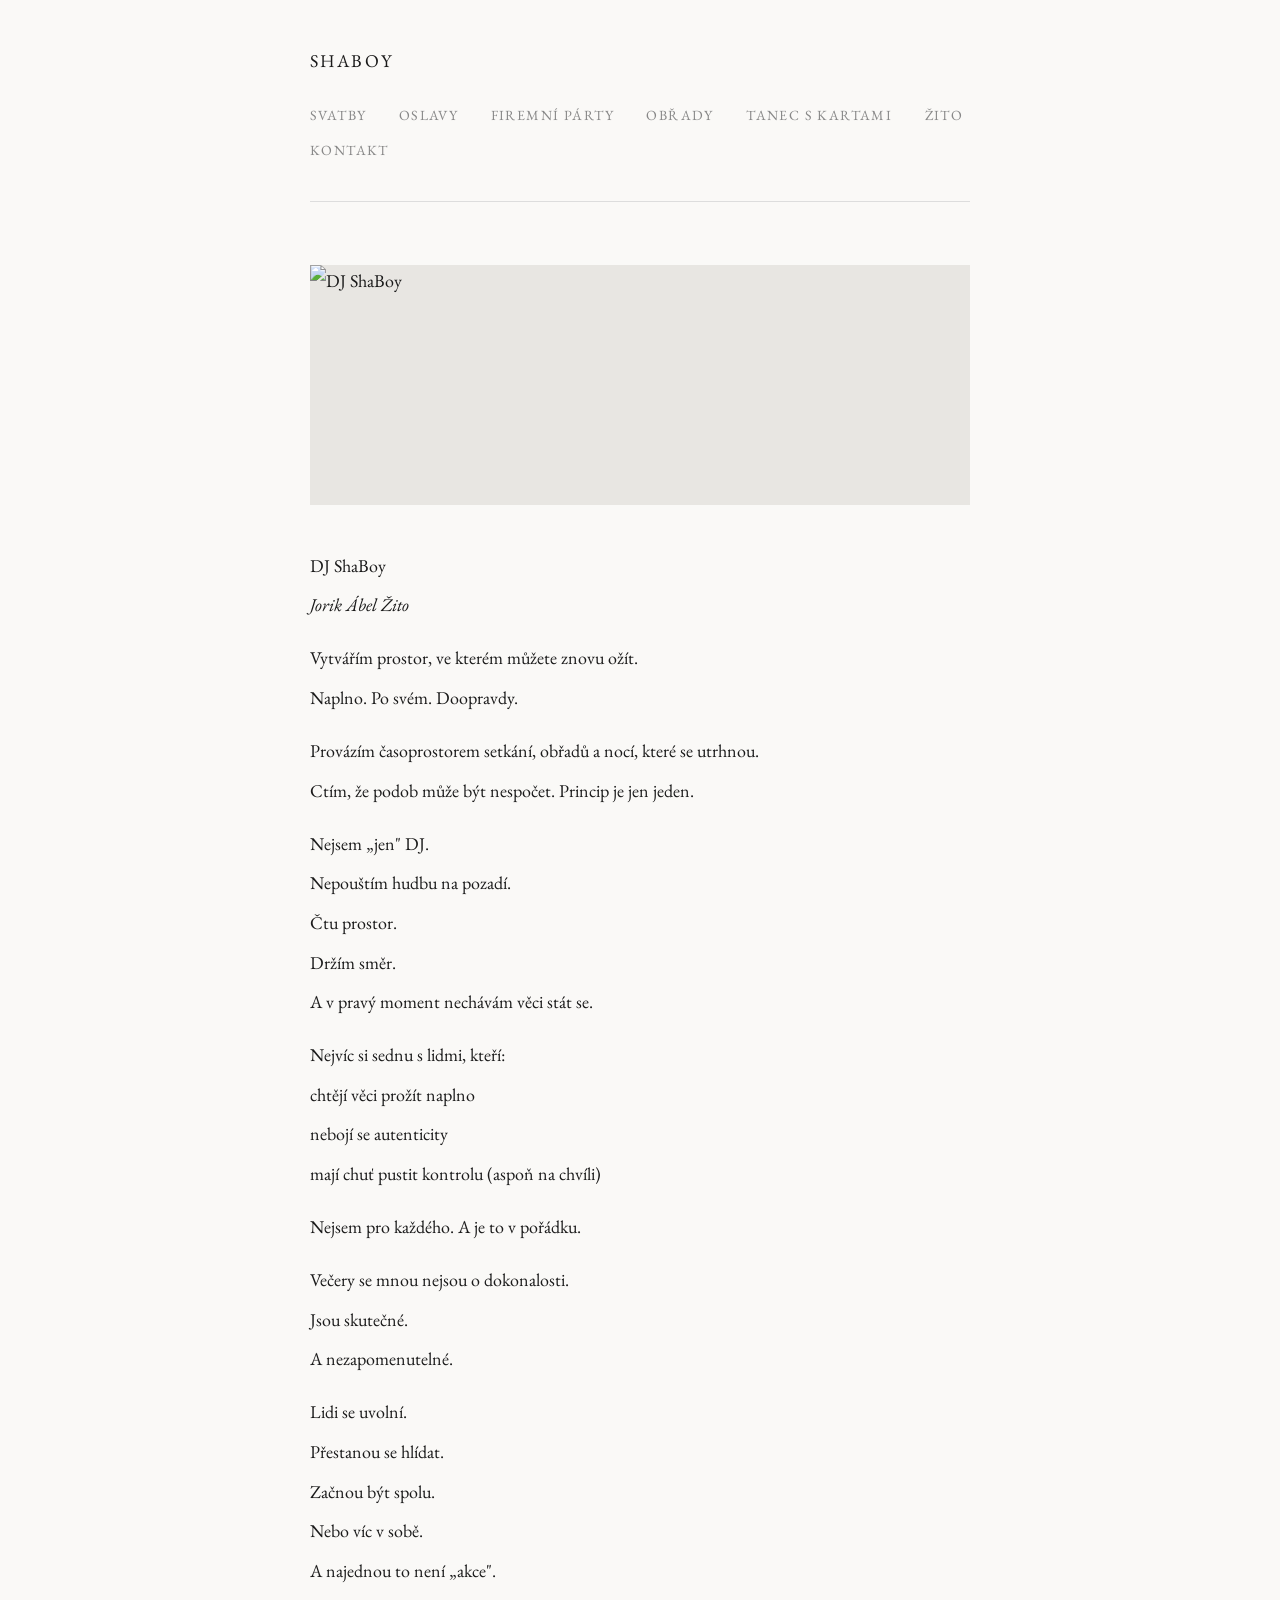
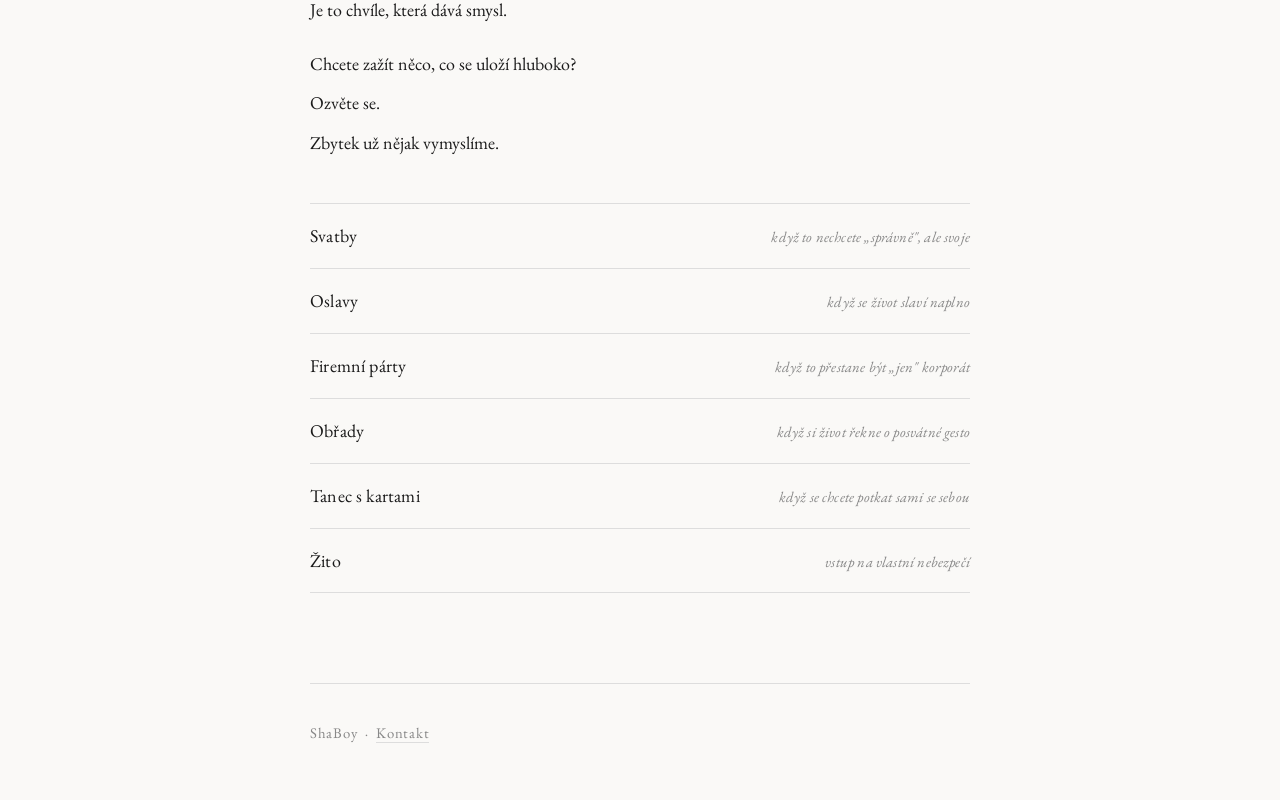
==== index.html @ 60a32ed9 "Add full website: all pages, CSS, images folder" ====
<!DOCTYPE html>
<html lang="cs">
<head>
  <meta charset="UTF-8">
  <meta name="viewport" content="width=device-width, initial-scale=1.0">
  <title>ShaBoy</title>
  <link rel="preconnect" href="https://fonts.googleapis.com">
  <link rel="preconnect" href="https://fonts.gstatic.com" crossorigin>
  <link href="https://fonts.googleapis.com/css2?family=EB+Garamond:ital,wght@0,400;0,500;1,400&display=swap" rel="stylesheet">
  <link rel="stylesheet" href="css/style.css">
</head>
<body>
  <div class="container">

    <nav>
      <a href="index.html" class="nav-logo">ShaBoy</a>
      <ul class="nav-links">
        <li><a href="svatby.html">Svatby</a></li>
        <li><a href="oslavy.html">Oslavy</a></li>
        <li><a href="firemni-party.html">Firemní párty</a></li>
        <li><a href="obrady.html">Obřady</a></li>
        <li><a href="tanec-s-kartami.html">Tanec&nbsp;s&nbsp;kartami</a></li>
        <li><a href="zito.html">Žito</a></li>
        <li><a href="kontakt.html">Kontakt</a></li>
      </ul>
    </nav>

    <main>

      <div class="photo">
        <img src="images/uvod.jpg" alt="DJ ShaBoy">
      </div>

      <div class="poem">
        <p>DJ ShaBoy</p>
        <p><em>Jorik Ábel Žito</em></p>

        <p class="gap">Vytvářím prostor, ve kterém můžete znovu ožít.</p>
        <p>Naplno. Po svém. Doopravdy.</p>

        <p class="gap">Provázím časoprostorem setkání, obřadů a nocí, které se utrhnou.</p>
        <p>Ctím, že podob může být nespočet. Princip je jen jeden.</p>

        <p class="gap">Nejsem „jen" DJ.</p>
        <p>Nepouštím hudbu na pozadí.</p>
        <p>Čtu prostor.</p>
        <p>Držím směr.</p>
        <p>A v pravý moment nechávám věci stát se.</p>

        <p class="gap">Nejvíc si sednu s lidmi, kteří:</p>
        <p>chtějí věci prožít naplno</p>
        <p>nebojí se autenticity</p>
        <p>mají chuť pustit kontrolu (aspoň na chvíli)</p>

        <p class="gap">Nejsem pro každého. A je to v pořádku.</p>

        <p class="gap">Večery se mnou nejsou o dokonalosti.</p>
        <p>Jsou skutečné.</p>
        <p>A nezapomenutelné.</p>

        <p class="gap">Lidi se uvolní.</p>
        <p>Přestanou se hlídat.</p>
        <p>Začnou být spolu.</p>
        <p>Nebo víc v sobě.</p>
        <p>A najednou to není „akce".</p>
        <p>Je to chvíle, která dává smysl.</p>

        <p class="gap">Chcete zažít něco, co se uloží hluboko?</p>
        <p>Ozvěte se.</p>
        <p>Zbytek už nějak vymyslíme.</p>
      </div>

      <ul class="page-links">
        <li>
          <a href="svatby.html">
            Svatby
            <span class="hint">když to nechcete „správně", ale svoje</span>
          </a>
        </li>
        <li>
          <a href="oslavy.html">
            Oslavy
            <span class="hint">když se život slaví naplno</span>
          </a>
        </li>
        <li>
          <a href="firemni-party.html">
            Firemní párty
            <span class="hint">když to přestane být „jen" korporát</span>
          </a>
        </li>
        <li>
          <a href="obrady.html">
            Obřady
            <span class="hint">když si život řekne o posvátné gesto</span>
          </a>
        </li>
        <li>
          <a href="tanec-s-kartami.html">
            Tanec s kartami
            <span class="hint">když se chcete potkat sami se sebou</span>
          </a>
        </li>
        <li>
          <a href="zito.html">
            Žito
            <span class="hint">vstup na vlastní nebezpečí</span>
          </a>
        </li>
      </ul>

    </main>

    <footer>
      <p>ShaBoy &nbsp;·&nbsp; <a href="kontakt.html" style="color:inherit;text-decoration:none;border-bottom:1px solid var(--border);">Kontakt</a></p>
    </footer>

  </div>
</body>
</html>
---- css/style.css ----
@import url('https://fonts.googleapis.com/css2?family=EB+Garamond:ital,wght@0,400;0,500;1,400&display=swap');

*, *::before, *::after {
  box-sizing: border-box;
  margin: 0;
  padding: 0;
}

:root {
  --text: #1a1a1a;
  --muted: #888;
  --bg: #faf9f7;
  --border: #ddd;
}

html {
  font-size: 18px;
}

body {
  font-family: 'EB Garamond', Georgia, 'Times New Roman', serif;
  background: var(--bg);
  color: var(--text);
  line-height: 1.75;
  padding: 0 1.5rem;
}

.container {
  max-width: 660px;
  margin: 0 auto;
}

/* ── NAVIGATION ── */

nav {
  padding: 2.5rem 0 2rem;
  border-bottom: 1px solid var(--border);
  margin-bottom: 3.5rem;
}

.nav-logo {
  display: block;
  font-size: 1rem;
  letter-spacing: 0.12em;
  text-transform: uppercase;
  text-decoration: none;
  color: var(--text);
  margin-bottom: 1.2rem;
}

.nav-links {
  list-style: none;
  display: flex;
  flex-wrap: wrap;
  gap: 0.2rem 1.8rem;
}

.nav-links a {
  font-size: 0.78rem;
  letter-spacing: 0.1em;
  text-transform: uppercase;
  text-decoration: none;
  color: var(--muted);
  transition: color 0.15s;
}

.nav-links a:hover,
.nav-links a.active {
  color: var(--text);
}

/* ── PHOTO ── */

.photo {
  background: #e8e6e2;
  margin-bottom: 2.5rem;
  min-height: 240px;
}

.photo img {
  width: 100%;
  height: auto;
  display: block;
}

/* ── TEXT ── */

h1 {
  font-size: 1.25rem;
  font-weight: 400;
  letter-spacing: 0.03em;
  margin-bottom: 2.5rem;
}

.poem p {
  margin-bottom: 0.45rem;
}

.poem .gap {
  margin-top: 1.2rem;
}

.poem .big-gap {
  margin-top: 2rem;
}

.poem strong {
  font-weight: 500;
  font-style: normal;
}

/* ── HOMEPAGE NAV LIST ── */

.page-links {
  list-style: none;
  margin: 2.5rem 0;
  border-top: 1px solid var(--border);
}

.page-links li {
  border-bottom: 1px solid var(--border);
}

.page-links a {
  display: flex;
  justify-content: space-between;
  align-items: baseline;
  padding: 0.9rem 0;
  text-decoration: none;
  color: var(--text);
  font-size: 1rem;
  letter-spacing: 0.01em;
  transition: letter-spacing 0.2s;
}

.page-links a:hover {
  letter-spacing: 0.04em;
}

.page-links .hint {
  font-size: 0.82rem;
  color: var(--muted);
  font-style: italic;
  text-align: right;
  max-width: 55%;
}

/* ── KONTAKT ── */

.kontakt-block {
  margin-bottom: 0.5rem;
  line-height: 2;
}

.kontakt-block a {
  color: var(--text);
  text-decoration: none;
  border-bottom: 1px solid var(--border);
}

.kontakt-block a:hover {
  border-bottom-color: var(--text);
}

/* ── ŽITO SUBPAGES ── */

.zito-links {
  list-style: none;
  margin: 2.5rem 0;
  border-top: 1px solid var(--border);
}

.zito-links li {
  border-bottom: 1px solid var(--border);
}

.zito-links a {
  display: block;
  padding: 0.8rem 0;
  text-decoration: none;
  color: var(--text);
  font-size: 0.95rem;
  letter-spacing: 0.02em;
}

.zito-links a:hover {
  letter-spacing: 0.06em;
  transition: letter-spacing 0.2s;
}

/* ── FOOTER ── */

footer {
  border-top: 1px solid var(--border);
  padding: 2rem 0 3rem;
  margin-top: 5rem;
  color: var(--muted);
  font-size: 0.82rem;
  letter-spacing: 0.05em;
}

/* ── LINKS IN TEXT ── */

.poem a {
  color: var(--text);
  text-decoration: none;
  border-bottom: 1px solid var(--border);
}

.poem a:hover {
  border-bottom-color: var(--text);
}

/* ── MOBILE ── */

@media (max-width: 500px) {
  html { font-size: 17px; }
  .page-links .hint { display: none; }
}
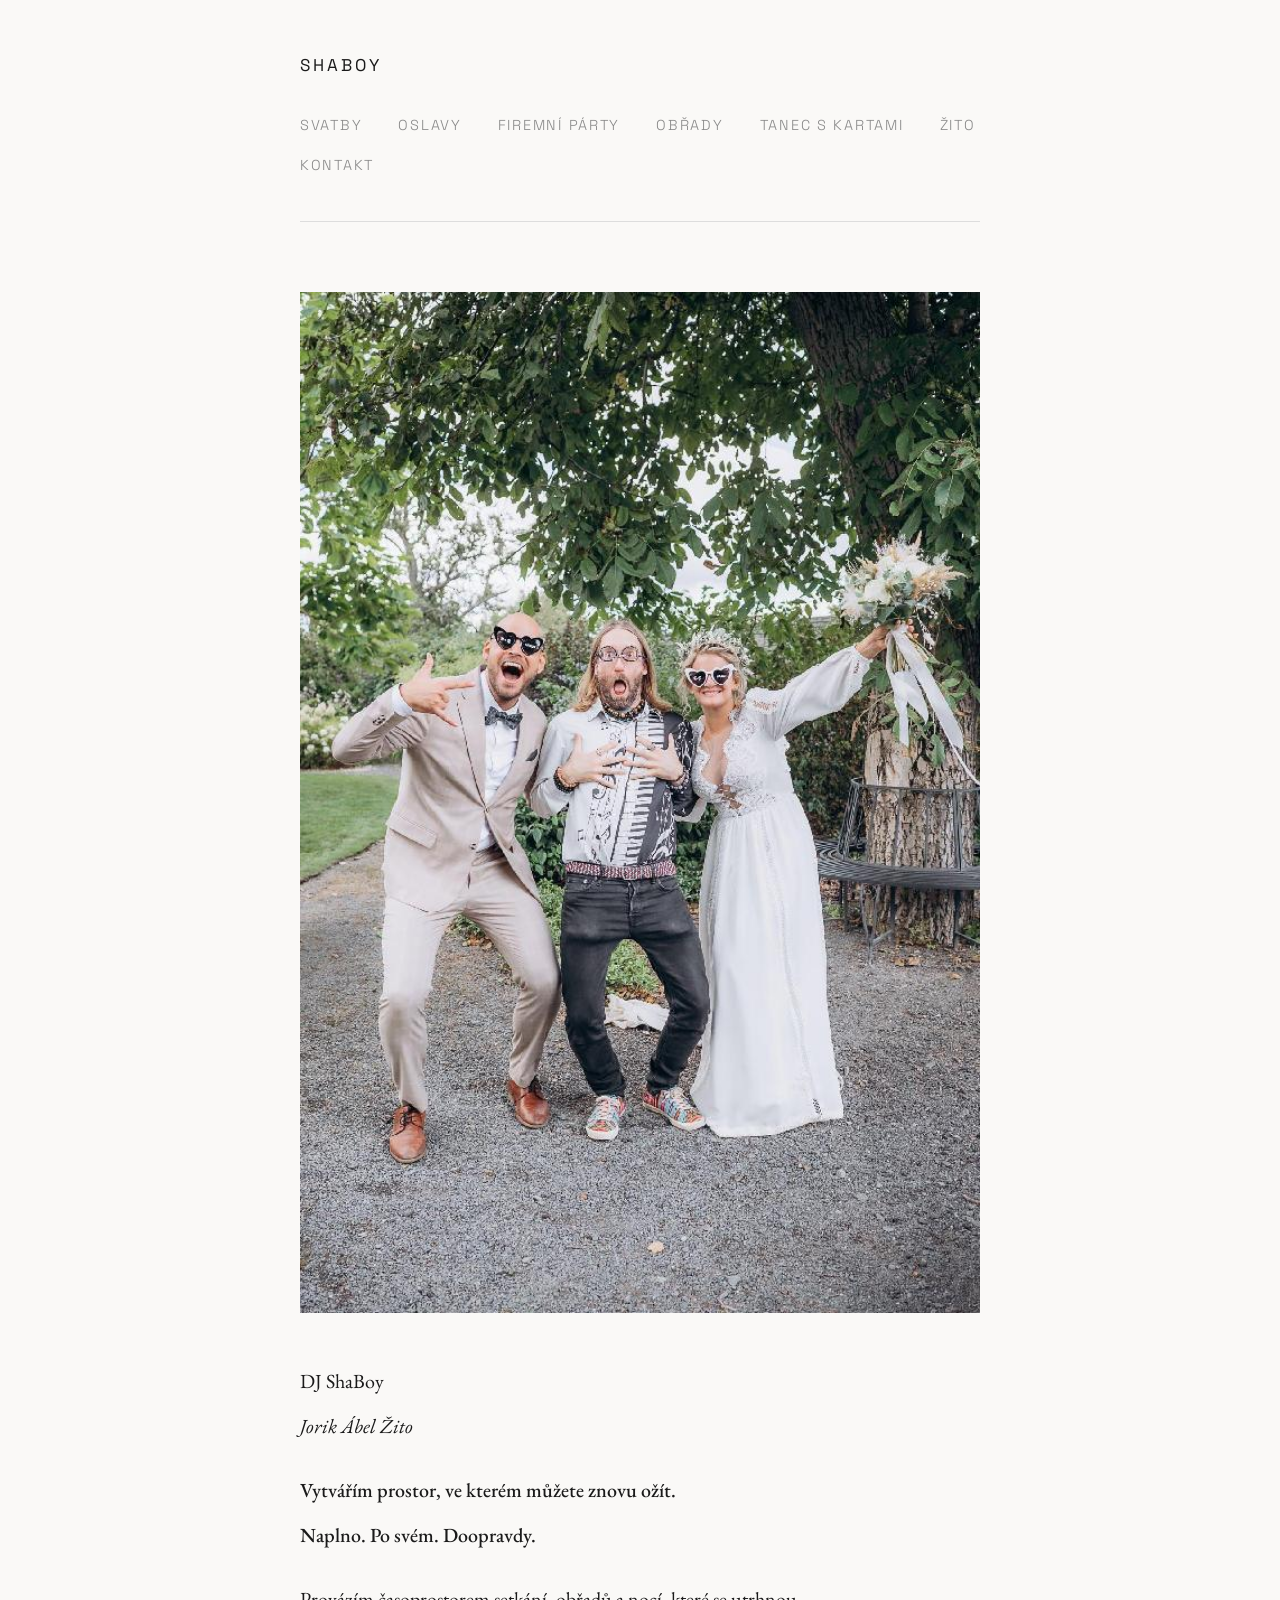
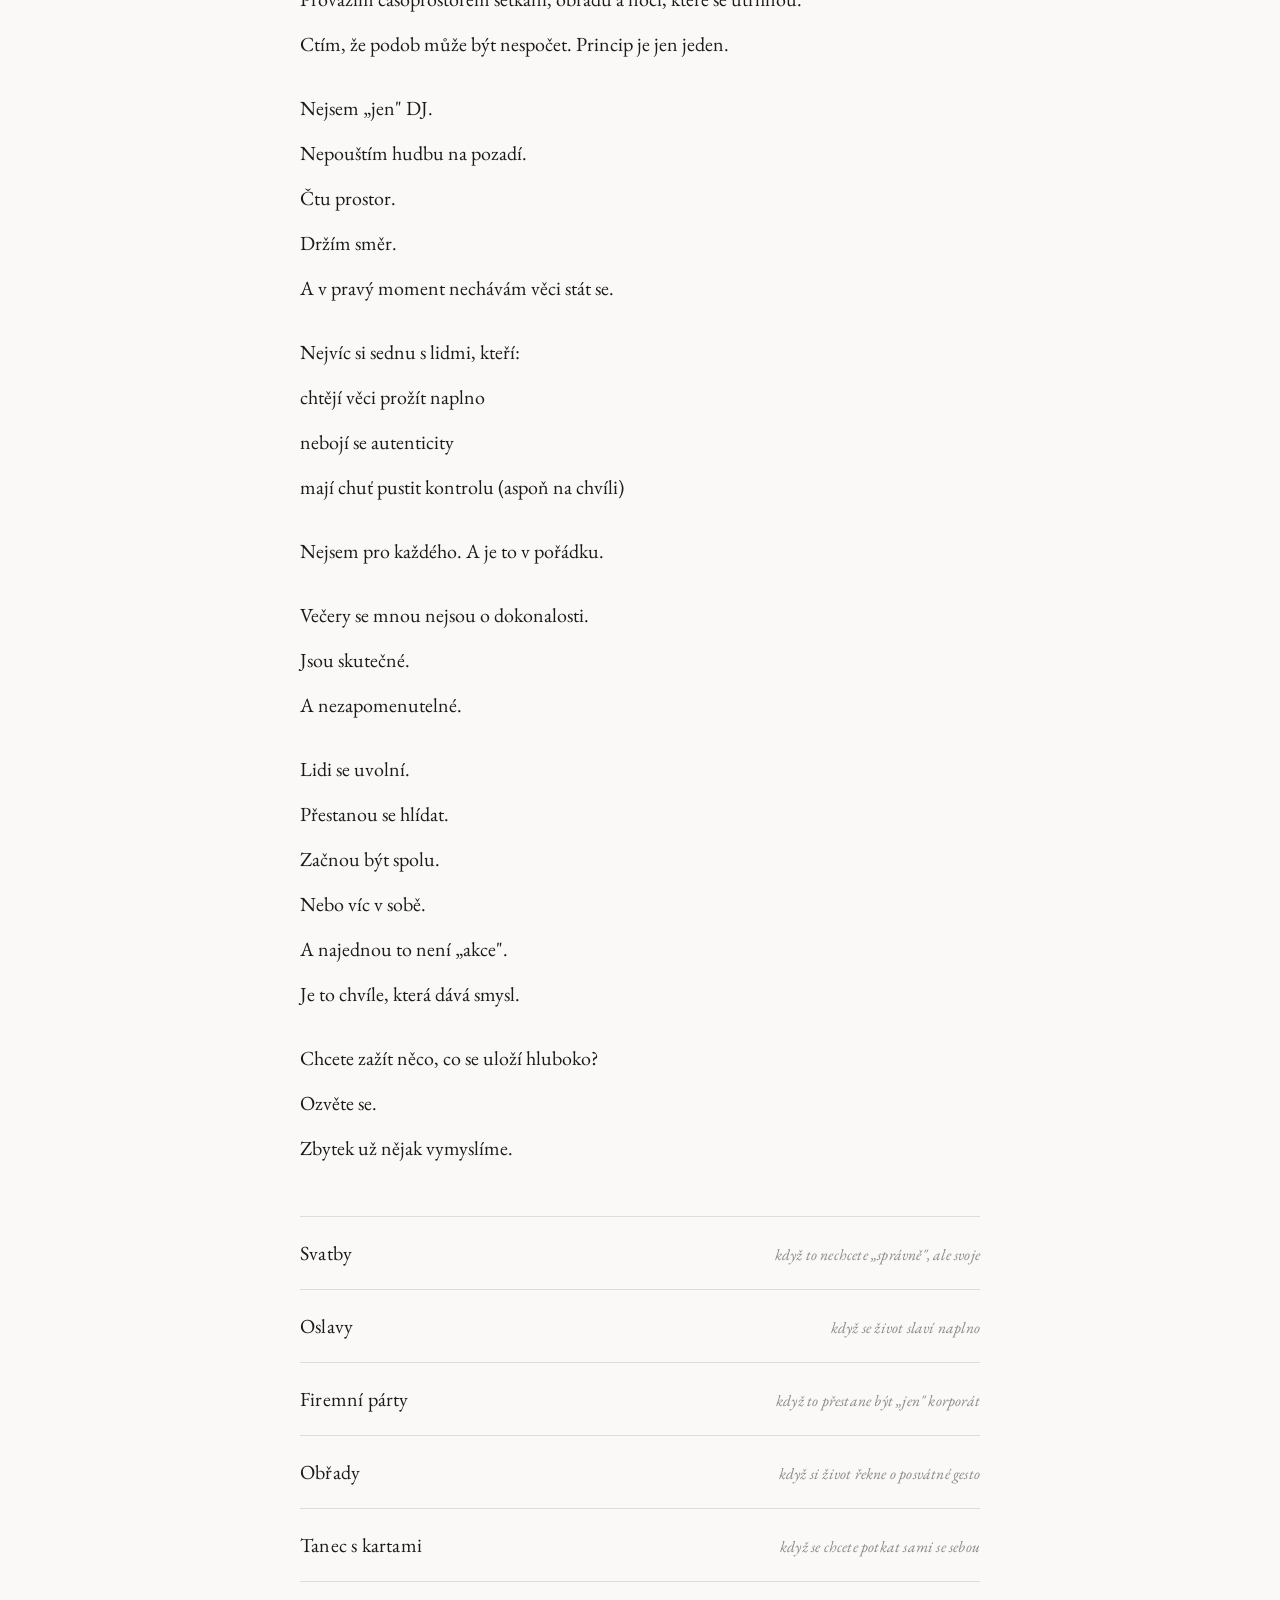
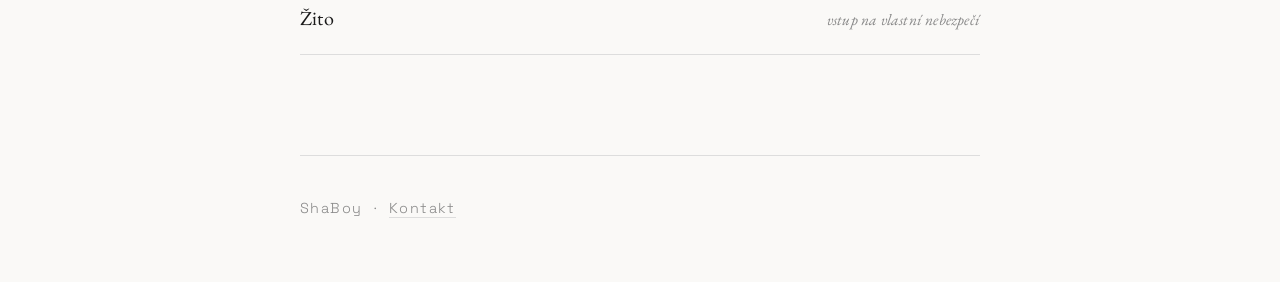
==== commit f8da8bee: "Větší písmo, Space Grotesk nadpisy, tučné pasáže, oprava Žito" ====
--- a/index.html
+++ b/index.html
@@ -6,7 +6,7 @@
   <title>ShaBoy</title>
   <link rel="preconnect" href="https://fonts.googleapis.com">
   <link rel="preconnect" href="https://fonts.gstatic.com" crossorigin>
-  <link href="https://fonts.googleapis.com/css2?family=EB+Garamond:ital,wght@0,400;0,500;1,400&display=swap" rel="stylesheet">
+  <link href="https://fonts.googleapis.com/css2?family=EB+Garamond:ital,wght@0,400;0,500;1,400&family=Space+Grotesk:wght@300;400&display=swap" rel="stylesheet">
   <link rel="stylesheet" href="css/style.css">
 </head>
 <body>
@@ -35,8 +35,8 @@
         <p>DJ ShaBoy</p>
         <p><em>Jorik Ábel Žito</em></p>
 
-        <p class="gap">Vytvářím prostor, ve kterém můžete znovu ožít.</p>
-        <p>Naplno. Po svém. Doopravdy.</p>
+        <p class="gap"><strong>Vytvářím prostor, ve kterém můžete znovu ožít.</strong></p>
+        <p><strong>Naplno. Po svém. Doopravdy.</strong></p>
 
         <p class="gap">Provázím časoprostorem setkání, obřadů a nocí, které se utrhnou.</p>
         <p>Ctím, že podob může být nespočet. Princip je jen jeden.</p>
@@ -112,7 +112,7 @@
     </main>
 
     <footer>
-      <p>ShaBoy &nbsp;·&nbsp; <a href="kontakt.html" style="color:inherit;text-decoration:none;border-bottom:1px solid var(--border);">Kontakt</a></p>
+      <p>ShaBoy &nbsp;·&nbsp; <a href="kontakt.html">Kontakt</a></p>
     </footer>
 
   </div>
--- a/css/style.css
+++ b/css/style.css
@@ -1,4 +1,4 @@
-@import url('https://fonts.googleapis.com/css2?family=EB+Garamond:ital,wght@0,400;0,500;1,400&display=swap');
+@import url('https://fonts.googleapis.com/css2?family=EB+Garamond:ital,wght@0,400;0,500;1,400&family=Space+Grotesk:wght@300;400&display=swap');
 
 *, *::before, *::after {
   box-sizing: border-box;
@@ -14,19 +14,19 @@
 }
 
 html {
-  font-size: 18px;
+  font-size: 20px;
 }
 
 body {
   font-family: 'EB Garamond', Georgia, 'Times New Roman', serif;
   background: var(--bg);
   color: var(--text);
-  line-height: 1.75;
+  line-height: 1.8;
   padding: 0 1.5rem;
 }
 
 .container {
-  max-width: 660px;
+  max-width: 680px;
   margin: 0 auto;
 }
 
@@ -40,8 +40,10 @@
 
 .nav-logo {
   display: block;
-  font-size: 1rem;
-  letter-spacing: 0.12em;
+  font-family: 'Space Grotesk', sans-serif;
+  font-weight: 400;
+  font-size: 0.85rem;
+  letter-spacing: 0.18em;
   text-transform: uppercase;
   text-decoration: none;
   color: var(--text);
@@ -56,8 +58,10 @@
 }
 
 .nav-links a {
-  font-size: 0.78rem;
-  letter-spacing: 0.1em;
+  font-family: 'Space Grotesk', sans-serif;
+  font-weight: 300;
+  font-size: 0.72rem;
+  letter-spacing: 0.12em;
   text-transform: uppercase;
   text-decoration: none;
   color: var(--muted);
@@ -67,6 +71,27 @@
 .nav-links a:hover,
 .nav-links a.active {
   color: var(--text);
+}
+
+/* ── HEADINGS ── */
+
+h1 {
+  font-family: 'Space Grotesk', sans-serif;
+  font-weight: 300;
+  font-size: 1.6rem;
+  letter-spacing: 0.04em;
+  margin-bottom: 2.5rem;
+  line-height: 1.3;
+}
+
+h2 {
+  font-family: 'Space Grotesk', sans-serif;
+  font-weight: 400;
+  font-size: 0.75rem;
+  letter-spacing: 0.22em;
+  text-transform: uppercase;
+  color: var(--muted);
+  margin: 2.5rem 0 0.8rem;
 }
 
 /* ── PHOTO ── */
@@ -83,30 +108,38 @@
   display: block;
 }
 
-/* ── TEXT ── */
-
-h1 {
-  font-size: 1.25rem;
-  font-weight: 400;
-  letter-spacing: 0.03em;
-  margin-bottom: 2.5rem;
-}
+/* ── TEXT / POEM ── */
 
 .poem p {
   margin-bottom: 0.45rem;
 }
 
 .poem .gap {
-  margin-top: 1.2rem;
+  margin-top: 1.4rem;
 }
 
 .poem .big-gap {
-  margin-top: 2rem;
+  margin-top: 2.2rem;
 }
 
 .poem strong {
   font-weight: 500;
-  font-style: normal;
+}
+
+.poem em {
+  font-style: italic;
+}
+
+/* ── LINKS IN TEXT ── */
+
+.poem a {
+  color: var(--text);
+  text-decoration: none;
+  border-bottom: 1px solid var(--border);
+}
+
+.poem a:hover {
+  border-bottom-color: var(--text);
 }
 
 /* ── HOMEPAGE NAV LIST ── */
@@ -138,54 +171,11 @@
 }
 
 .page-links .hint {
-  font-size: 0.82rem;
+  font-size: 0.78rem;
   color: var(--muted);
   font-style: italic;
   text-align: right;
   max-width: 55%;
-}
-
-/* ── KONTAKT ── */
-
-.kontakt-block {
-  margin-bottom: 0.5rem;
-  line-height: 2;
-}
-
-.kontakt-block a {
-  color: var(--text);
-  text-decoration: none;
-  border-bottom: 1px solid var(--border);
-}
-
-.kontakt-block a:hover {
-  border-bottom-color: var(--text);
-}
-
-/* ── ŽITO SUBPAGES ── */
-
-.zito-links {
-  list-style: none;
-  margin: 2.5rem 0;
-  border-top: 1px solid var(--border);
-}
-
-.zito-links li {
-  border-bottom: 1px solid var(--border);
-}
-
-.zito-links a {
-  display: block;
-  padding: 0.8rem 0;
-  text-decoration: none;
-  color: var(--text);
-  font-size: 0.95rem;
-  letter-spacing: 0.02em;
-}
-
-.zito-links a:hover {
-  letter-spacing: 0.06em;
-  transition: letter-spacing 0.2s;
 }
 
 /* ── FOOTER ── */
@@ -195,25 +185,26 @@
   padding: 2rem 0 3rem;
   margin-top: 5rem;
   color: var(--muted);
-  font-size: 0.82rem;
-  letter-spacing: 0.05em;
-}
-
-/* ── LINKS IN TEXT ── */
-
-.poem a {
-  color: var(--text);
-  text-decoration: none;
-  border-bottom: 1px solid var(--border);
-}
-
-.poem a:hover {
-  border-bottom-color: var(--text);
+  font-family: 'Space Grotesk', sans-serif;
+  font-weight: 300;
+  font-size: 0.72rem;
+  letter-spacing: 0.1em;
+}
+
+footer a {
+  color: inherit;
+  text-decoration: none;
+  border-bottom: 1px solid var(--border);
+}
+
+footer a:hover {
+  border-bottom-color: var(--muted);
 }
 
 /* ── MOBILE ── */
 
 @media (max-width: 500px) {
-  html { font-size: 17px; }
+  html { font-size: 18px; }
   .page-links .hint { display: none; }
-}
+  h1 { font-size: 1.3rem; }
+}
